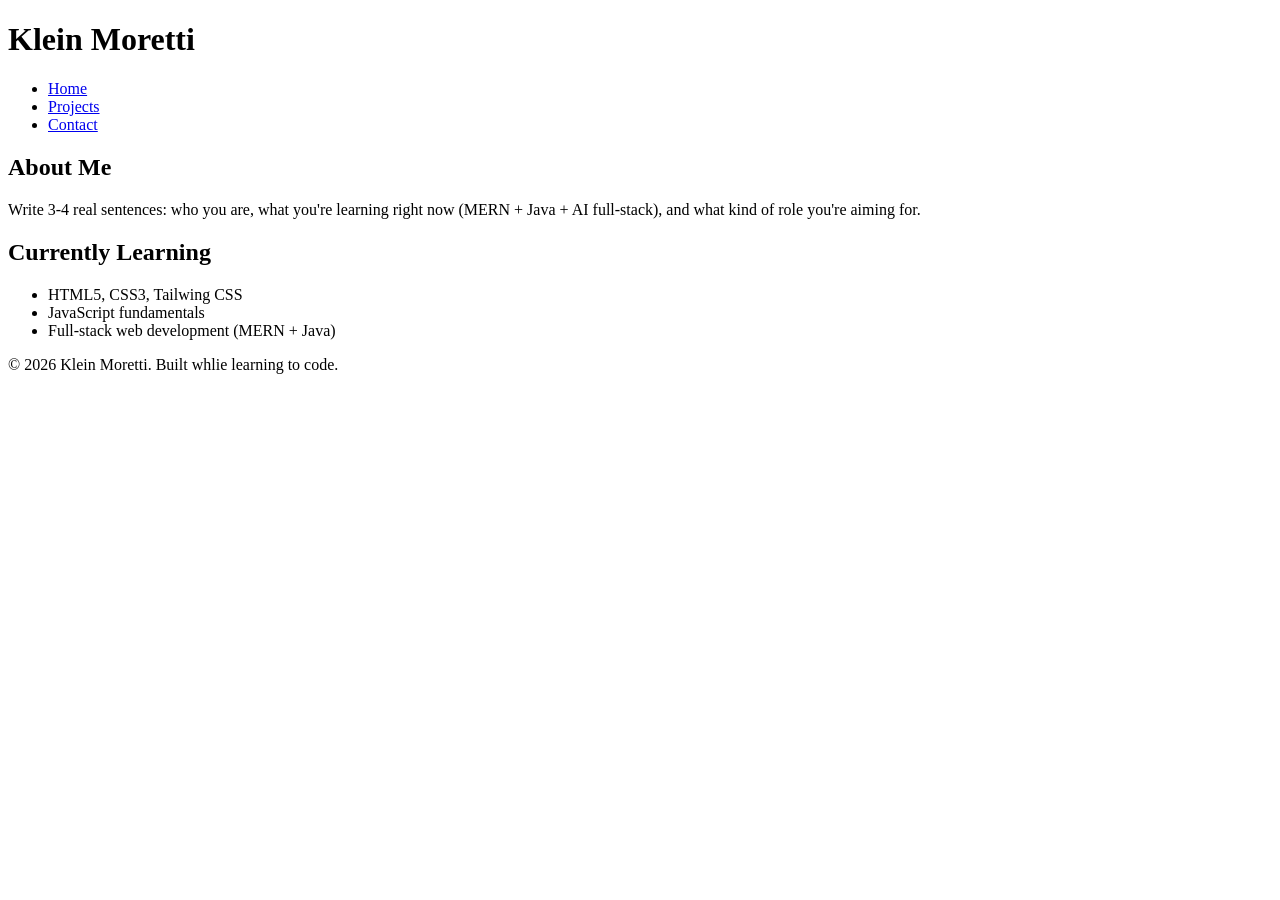
==== index.html @ c5bac61b "Build multi-page personal site: home, projects, contact" ====
<!DOCTYPE html>
<html lang="en">
<head>
    <meta charset="UTF-8">
    <meta name="viewport" content="width=device-width, initial-scale=1.0">
    <title>Klein Moretti - Home</title>
</head>
<body>
    <header>
        <h1>Klein Moretti</h1>
        <nav aria-label="Main Navigation">
            <ul>
                <li><a href="index.html" aria-current="page">Home</a></li>
                <li><a href="projects.html">Projects</a></li>
                <li><a href="contact.html">Contact</a></li>
            </ul>
        </nav>
    </header>

    <main>
        <section>
            <h2>About Me</h2>
            <p>Write 3-4 real sentences: who you are, what you're learning right now (MERN + Java + AI full-stack), and what kind of role you're aiming for.</p>
        </section>

        <section>
            <h2>Currently Learning</h2>
            <ul>
                <li>HTML5, CSS3, Tailwing CSS</li>
                <li>JavaScript fundamentals</li>
                <li>Full-stack web development (MERN + Java)</li>
            </ul>
        </section>
    </main>

    <footer>
        <p>&copy; 2026 Klein Moretti. Built whlie learning to code.</p>
    </footer>
</body>
</html>
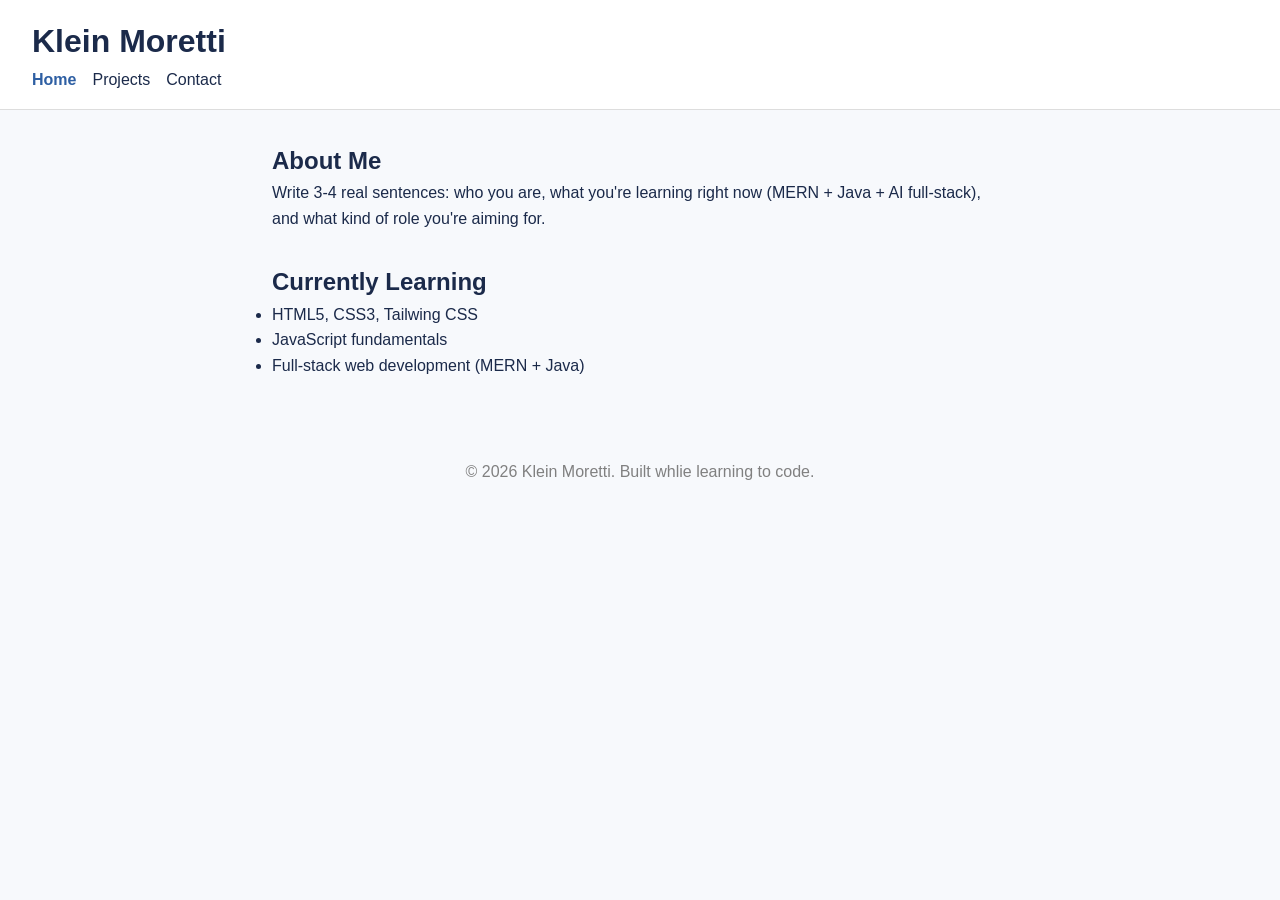
==== commit 440c4db3: "Add base CSS: box model reset, variables, sticky nav" ====
--- a/index.html
+++ b/index.html
@@ -4,6 +4,7 @@
     <meta charset="UTF-8">
     <meta name="viewport" content="width=device-width, initial-scale=1.0">
     <title>Klein Moretti - Home</title>
+    <link rel="stylesheet" href="styles.css">
 </head>
 <body>
     <header>
--- a/styles.css
+++ b/styles.css
@@ -0,0 +1,72 @@
+/* 1. Reset + box-sizing */
+* {
+    margin: 0;
+    padding: 0;
+    box-sizing: border-box;
+}
+
+/* 2. CSS variables */
+:root {
+    --color-primary: #2e5fa3;
+    --color-text: #1b2a4a;
+    --color-bg: #f7f9fc;
+    --color-card: #ffffff;
+    --spacing-md: 16px;
+    --spacing-lg: 32px;
+}
+
+/* 3. Base styles */
+body {
+    font-family: 'Segoe UI', sans-serif;
+    color: var(--color-text);
+    background: var(--color-bg);
+    line-height: 1.6;
+}
+
+/* 4. Header — sticky nav using positioning */
+header {
+    position: sticky;
+    top: 0;
+    background: var(--color-card);
+    padding: var(--spacing-md) var(--spacing-lg);
+    border-bottom: 1px solid #ddd;
+}
+
+header nav ul {
+    list-style: none;
+    display: flex;
+    gap: var(--spacing-md);
+}
+
+header nav a {
+    text-decoration: none;
+    color: var(--color-text);
+}
+
+header nav a:hover {
+    color: var(--color-primary);
+}
+
+/* highlight the current page — targets your aria-current attribute from Day 6 */
+header nav a[aria-current="page"] {
+    color: var(--color-primary);
+    font-weight: bold;
+}
+
+/* 5. Main content */
+main {
+    max-width: 800px;
+    margin: 0 auto;
+    padding: var(--spacing-lg);
+}
+
+main section {
+    margin-bottom: var(--spacing-lg);
+}
+
+/* 6. Footer */
+footer {
+    text-align: center;
+    padding: var(--spacing-md);
+    color: gray;
+}
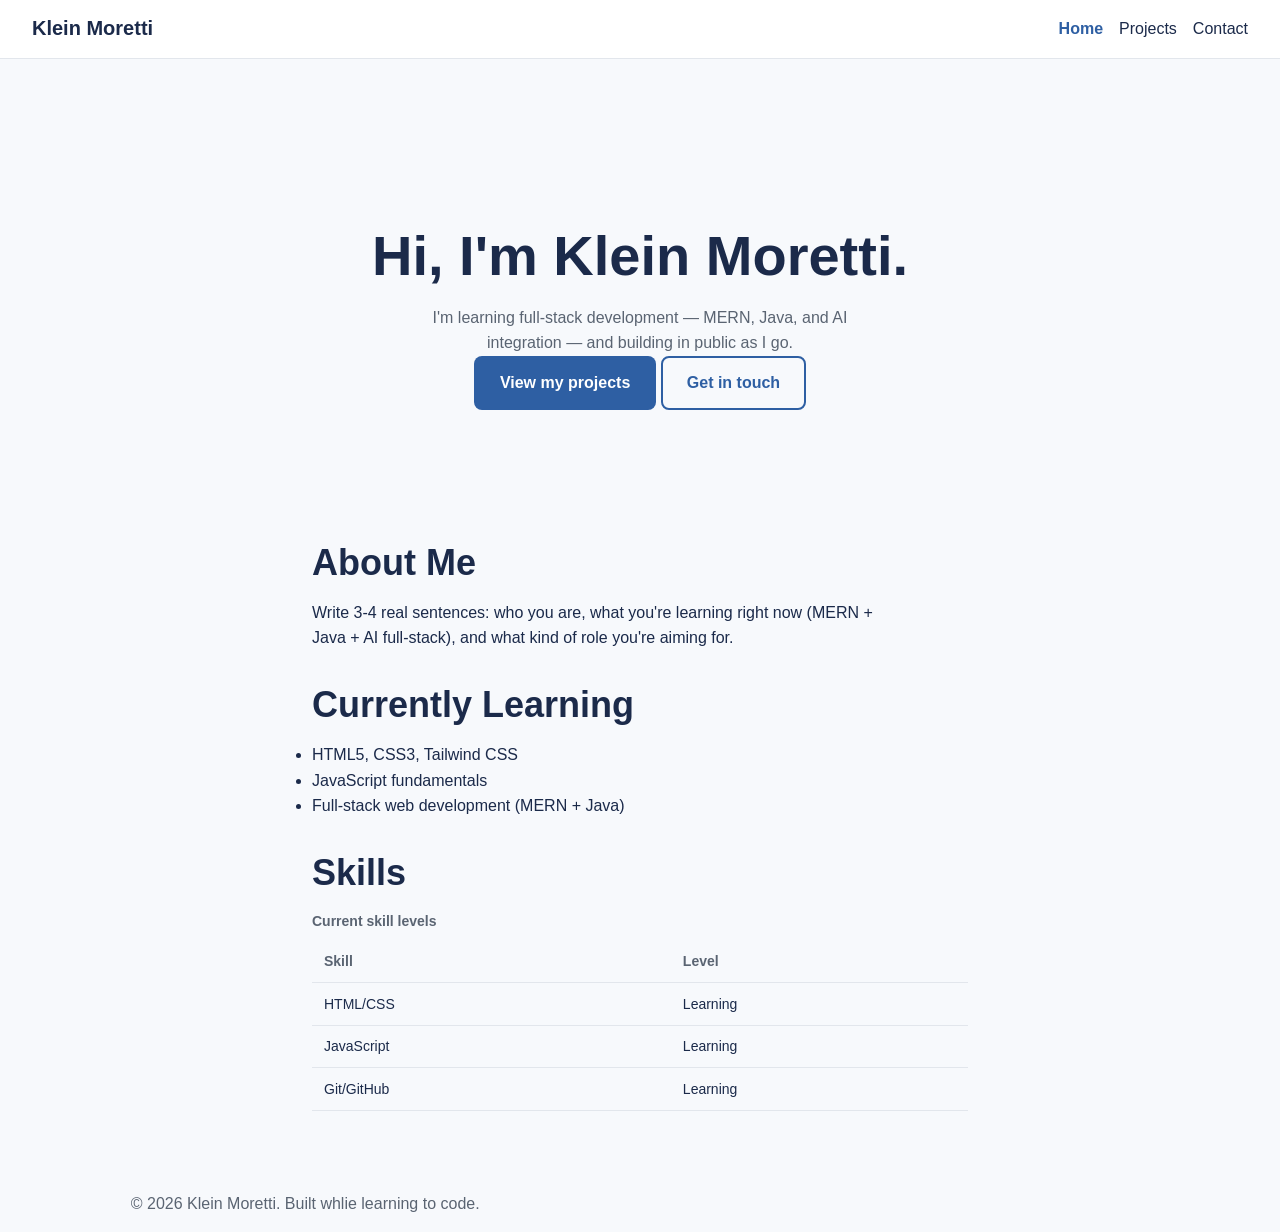
==== commit 0b2ab5e6: "Design pass: typography scale, hero, buttons; responsive + accessibility QA" ====
--- a/index.html
+++ b/index.html
@@ -19,6 +19,15 @@
     </header>
 
     <main>
+        <section class="hero">
+            <h2>Hi, I'm Klein Moretti.</h2>
+            <p class="tagline">I'm learning full-stack development — MERN, Java, and AI integration — and building in public as I go.</p>
+            <div class="hereo-actions">
+                <a href="projects.html" class="btn btn-primary">View my projects</a>
+                <a href="contact.html" class="btn btn-secondary">Get in touch</a>
+            </div>
+        </section>
+
         <section>
             <h2>About Me</h2>
             <p>Write 3-4 real sentences: who you are, what you're learning right now (MERN + Java + AI full-stack), and what kind of role you're aiming for.</p>
@@ -27,10 +36,30 @@
         <section>
             <h2>Currently Learning</h2>
             <ul>
-                <li>HTML5, CSS3, Tailwing CSS</li>
+                <li>HTML5, CSS3, Tailwind CSS</li>
                 <li>JavaScript fundamentals</li>
                 <li>Full-stack web development (MERN + Java)</li>
             </ul>
+        </section>
+
+        <section>
+            <h2>Skills</h2>
+            <div class="table-wrapper">
+                <table>
+                    <caption>Current skill levels</caption>
+                    <thead>
+                        <tr>
+                            <th scope="col">Skill</th>
+                            <th scope="col">Level</th>
+                        </tr>
+                    </thead>
+                    <tbody>
+                        <tr><td>HTML/CSS</td><td>Learning</td></tr>
+                        <tr><td>JavaScript</td><td>Learning</td></tr>
+                        <tr><td>Git/GitHub</td><td>Learning</td></tr>
+                    </tbody>
+                </table>
+            </div>
         </section>
     </main>
 
--- a/styles.css
+++ b/styles.css
@@ -1,21 +1,45 @@
-/* 1. Reset + box-sizing */
+/* ===================================================================
+   1. RESET + BOX MODEL — Week 2, Day 1–2
+   =================================================================== */
 * {
     margin: 0;
     padding: 0;
     box-sizing: border-box;
 }
 
-/* 2. CSS variables */
+/* ===================================================================
+   2. DESIGN TOKENS — Week 2, Day 1–2 (colors/spacing) + Day 6 (expanded)
+   =================================================================== */
 :root {
+    /* colors */
     --color-primary: #2e5fa3;
+    --color-primary-dark: #1b3f73;
+    --color-accent: #d85a30;
     --color-text: #1b2a4a;
+    --color-text-muted: #5a6472;
     --color-bg: #f7f9fc;
     --color-card: #ffffff;
-    --spacing-md: 16px;
-    --spacing-lg: 32px;
-}
-
-/* 3. Base styles */
+    --color-border: #e2e6ec;
+
+    /* spacing */
+    --spacing-md: 1rem;
+    --spacing-lg: 2rem;
+    --spacing-xl: 4rem;
+
+    /* typography scale */
+    --font-size-sm: 0.875rem;
+    --font-size-base: 1rem;
+    --font-size-lg: 1.25rem;
+    --font-size-xl: 1.75rem;
+    --font-size-2xl: 2.25rem;
+    --font-size-3xl: 3rem;
+
+    --radius: 8px;
+}
+
+/* ===================================================================
+   3. BASE STYLES + TYPOGRAPHY SCALE — Week 2, Day 1–2 & Day 6
+   =================================================================== */
 body {
     font-family: 'Segoe UI', sans-serif;
     color: var(--color-text);
@@ -23,19 +47,66 @@
     line-height: 1.6;
 }
 
-/* 4. Header — sticky nav using positioning */
+h1 {
+    font-size: var(--font-size-3xl);
+    line-height: 1.15;
+    font-weight: 700;
+}
+
+h2 {
+    font-size: var(--font-size-2xl);
+    line-height: 1.2;
+    font-weight: 700;
+    margin-bottom: var(--spacing-md);
+}
+
+h3 {
+    font-size: var(--font-size-xl);
+    line-height: 1.25;
+    font-weight: 600;
+}
+
+p {
+    font-size: var(--font-size-base);
+    max-width: 65ch;
+}
+
+/* focus ring for keyboard users only — Week 2, Day 6 */
+a:focus-visible,
+button:focus-visible,
+input:focus-visible,
+textarea:focus-visible {
+    outline: 3px solid var(--color-accent);
+    outline-offset: 2px;
+}
+
+/* ===================================================================
+   4. HEADER — Flexbox nav (Day 3–4) + sticky positioning (Day 1–2)
+   =================================================================== */
 header {
     position: sticky;
     top: 0;
     background: var(--color-card);
     padding: var(--spacing-md) var(--spacing-lg);
-    border-bottom: 1px solid #ddd;
+    border-bottom: 1px solid var(--color-border);
+    display: flex;
+    flex-direction: row;
+    justify-content: space-between;
+    align-items: center;
+    flex-wrap: wrap;
+    gap: var(--spacing-md);
+    z-index: 10;
+}
+
+header h1 {
+    font-size: var(--font-size-lg);
 }
 
 header nav ul {
     list-style: none;
     display: flex;
     gap: var(--spacing-md);
+    flex-wrap: wrap;
 }
 
 header nav a {
@@ -47,26 +118,212 @@
     color: var(--color-primary);
 }
 
-/* highlight the current page — targets your aria-current attribute from Day 6 */
+/* highlight the current page — targets the aria-current attribute from Day 6 */
 header nav a[aria-current="page"] {
     color: var(--color-primary);
     font-weight: bold;
 }
 
-/* 5. Main content */
+/* ===================================================================
+   5. MAIN CONTENT — mobile-first base, widened at breakpoints
+   =================================================================== */
 main {
     max-width: 800px;
     margin: 0 auto;
-    padding: var(--spacing-lg);
+    padding: var(--spacing-md);
 }
 
 main section {
     margin-bottom: var(--spacing-lg);
 }
 
-/* 6. Footer */
+/* ===================================================================
+   6. HERO SECTION — Week 2, Day 6 (fluid type with clamp + vw + rem)
+   =================================================================== */
+.hero {
+    text-align: center;
+    padding: var(--spacing-lg) var(--spacing-md);
+    min-height: 50vh;
+    display: flex;
+    flex-direction: column;
+    justify-content: center;
+    max-width: 700px;
+    margin: 0 auto;
+}
+
+.hero h2 {
+    font-size: clamp(2rem, 5vw + 1rem, 3.5rem);
+    margin-bottom: 0;
+}
+
+.hero .tagline {
+    color: var(--color-text-muted);
+    max-width: 55ch;
+    margin: var(--spacing-md) auto 0;
+}
+
+.hero-actions {
+    display: flex;
+    gap: var(--spacing-md);
+    justify-content: center;
+    flex-wrap: wrap;
+    margin-top: var(--spacing-lg);
+}
+
+/* ===================================================================
+   7. BUTTONS — Week 2, Day 6
+   =================================================================== */
+.btn {
+    display: inline-block;
+    padding: 0.75em 1.5em;
+    border-radius: var(--radius);
+    text-decoration: none;
+    font-weight: 600;
+    font-size: var(--font-size-base);
+    border: 2px solid transparent;
+    cursor: pointer;
+    transition: background 0.15s ease, color 0.15s ease;
+}
+
+.btn-primary {
+    background: var(--color-primary);
+    color: white;
+}
+
+.btn-primary:hover {
+    background: var(--color-primary-dark);
+}
+
+.btn-secondary {
+    background: transparent;
+    border-color: var(--color-primary);
+    color: var(--color-primary);
+}
+
+.btn-secondary:hover {
+    background: var(--color-primary);
+    color: white;
+}
+
+/* ===================================================================
+   8. CARDS (Flexbox) — Week 2, Day 3–4
+   =================================================================== */
+.card-grid {
+    display: flex;
+    flex-wrap: wrap;
+    gap: var(--spacing-md);
+}
+
+.card {
+    flex: 1 1 260px; /* grow: 1, shrink: 1, basis: 260px */    
+    background: var(--color-card);
+    border-radius: var(--radius);
+    padding: var(--spacing-md);
+    border: 1px solid var(--color-border);
+}
+
+/* ===================================================================
+   9. GALLERY (Grid) — Week 2, Day 3–4
+   =================================================================== */
+.gallery {
+    display: grid;
+    grid-template-columns: repeat(auto-fit, minmax(160px, 1fr));
+    gap: 12px;
+}
+
+.gallery img {
+    width: 100%;
+    height: 160px;
+    object-fit: cover; 
+    border-radius: var(--radius);
+}
+
+/* ===================================================================
+   10. SKILLS TABLE — Week 1, Day 5 (semantic table) + Day 7 (overflow safety)
+   =================================================================== */
+.table-wrapper {
+    overflow-x: auto;
+}
+
+table {
+    width: 100%;
+    border-collapse: collapse;
+    font-size: var(--font-size-sm);
+}
+
+caption {
+    text-align: left;
+    font-weight: 600;
+    margin-bottom: 0.5rem;
+    color: var(--color-text-muted);
+}
+
+th, td {
+    text-align: left;
+    padding: 0.6rem 0.75rem;
+    border-bottom: 1px solid var(--color-border);
+}
+
+th {
+    color: var(--color-text-muted);
+    font-weight: 600;
+}
+
+/* ===================================================================
+   11. CONTACT FORM
+   =================================================================== */
+form {
+    display: flex;
+    flex-direction: column;
+    gap: var(--spacing-md);
+    max-width: 480px;
+}
+
+label {
+    font-weight: 600;
+    font-size: var(--font-size-sm);
+    margin-bottom: -0.5rem;
+}
+
+input,
+textarea {
+    font: inherit;
+    padding: 0.6em 0.8em;
+    border: 1px solid var(--color-border);
+    border-radius: var(--radius);
+    background: var(--color-card);
+    color: var(--color-text);
+}
+
+/* ===================================================================
+   12. FOOTER
+   =================================================================== */
 footer {
     text-align: center;
     padding: var(--spacing-md);
-    color: gray;
-}
+    color: var(--color-text-muted);
+}
+
+/* ===================================================================
+   13. MEDIA QUERIES — Week 2, Day 5 (mobile-first, min-width)
+   =================================================================== */
+
+/* Tablet and up */
+@media (min-width: 768px) {
+    main {
+        max-width: 720px;
+        padding: var(--spacing-lg);
+    }
+
+    header nav ul {
+        flex-wrap: nowrap;
+    }
+}
+
+/* Desktop and up */
+@media (min-width: 1440px) {
+    main {
+        max-width: 1100px;
+    }
+}
+
